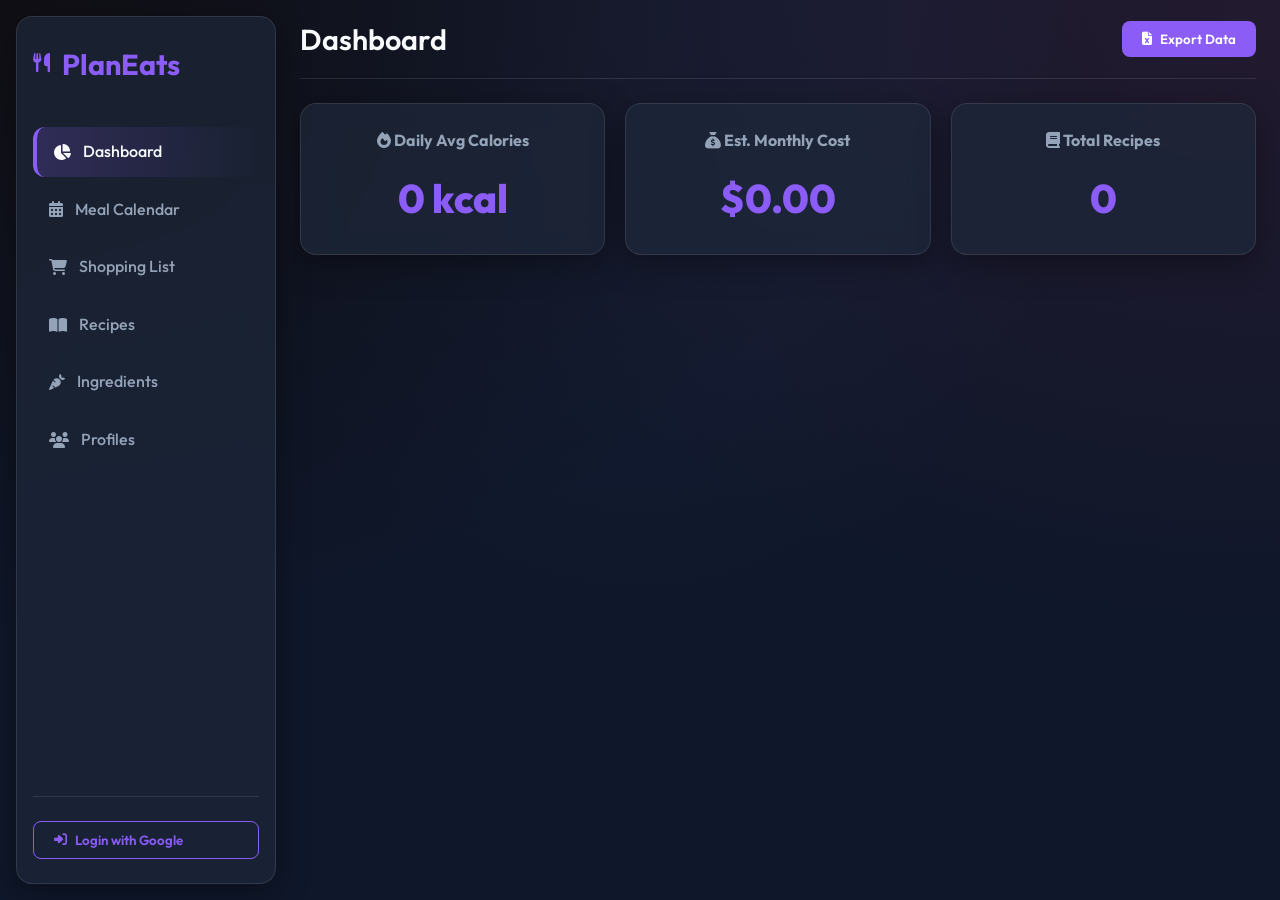
==== meal-planning/index.html @ 48b34ea5 "Meal Planner Firebase UI & Phoenix Budget Config Fix" ====
<!DOCTYPE html>
<html lang="en">
<head>
    <meta charset="UTF-8">
    <meta name="viewport" content="width=device-width, initial-scale=1.0">
    <title>PlanEats - Intelligent Meal Planning</title>
    <link href="https://fonts.googleapis.com/css2?family=Outfit:wght@300;400;600;800&display=swap" rel="stylesheet">
    <link rel="stylesheet" href="https://cdnjs.cloudflare.com/ajax/libs/font-awesome/6.4.0/css/all.min.css">
    <link rel="stylesheet" href="styles.css">
    <!-- SheetJS for Excel export -->
    <script src="https://cdn.sheetjs.com/xlsx-0.20.0/package/dist/xlsx.full.min.js"></script>
</head>
<body>
    <div class="app-container">
        <!-- Sidebar Navigation -->
        <nav class="sidebar glass-panel">
            <div class="brand">
                <i class="fa-solid fa-utensils"></i>
                <h1>PlanEats</h1>
            </div>
            <ul class="nav-links">
                <li class="active" data-view="dashboard"><i class="fa-solid fa-chart-pie"></i> Dashboard</li>
                <li data-view="calendar"><i class="fa-solid fa-calendar-days"></i> Meal Calendar</li>
                <li data-view="shopping-list"><i class="fa-solid fa-cart-shopping"></i> Shopping List</li>
                <li data-view="recipes"><i class="fa-solid fa-book-open"></i> Recipes</li>
                <li data-view="ingredients"><i class="fa-solid fa-carrot"></i> Ingredients</li>
                <li data-view="profiles"><i class="fa-solid fa-users"></i> Profiles</li>
            </ul>
            
            <div class="auth-section" id="authSection">
                <button id="loginBtn" class="btn outline-btn w-full"><i class="fa-solid fa-right-to-bracket"></i> Login with Google</button>
                <div id="userProfile" class="user-profile hidden">
                    <img id="userAvatar" src="" alt="Avatar">
                    <div class="user-info">
                        <span id="userName">User Name</span>
                        <button id="logoutBtn" class="btn-text">Logout</button>
                    </div>
                </div>
            </div>
        </nav>

        <!-- Main Content Area -->
        <main class="main-content">
            <!-- Header -->
            <header class="top-header">
                <h2>Dashboard</h2>
                <div class="actions">
                    <button id="exportBtn" class="btn primary-btn"><i class="fa-solid fa-file-excel"></i> Export Data</button>
                </div>
            </header>

            <!-- Views Container -->
            <div id="views-container">
                <!-- Dashboard View -->
                <div id="view-dashboard" class="view active-view">
                    <div class="stats-grid">
                        <div class="stat-card glass-panel">
                            <h3><i class="fa-solid fa-fire"></i> Daily Avg Calories</h3>
                            <p id="stat-calories">0 kcal</p>
                        </div>
                        <div class="stat-card glass-panel">
                            <h3><i class="fa-solid fa-sack-dollar"></i> Est. Monthly Cost</h3>
                            <p id="stat-cost">$0.00</p>
                        </div>
                        <div class="stat-card glass-panel">
                            <h3><i class="fa-solid fa-book"></i> Total Recipes</h3>
                            <p id="stat-recipes">0</p>
                        </div>
                    </div>
                </div>

                <!-- Calendar View -->
                <div id="view-calendar" class="view">
                    <div class="calendar-header">
                        <button id="prevMonth" class="btn icon-btn"><i class="fa-solid fa-chevron-left"></i></button>
                        <h3 id="currentMonthLabel">Month Year</h3>
                        <button id="nextMonth" class="btn icon-btn"><i class="fa-solid fa-chevron-right"></i></button>
                        <button id="generatePlanBtn" class="btn magic-btn"><i class="fa-solid fa-wand-magic-sparkles"></i> Auto Generate</button>
                    </div>
                    <div class="calendar-grid" id="calendarGrid">
                        <!-- Calendar days will be injected here -->
                    </div>
                </div>

                <!-- Shopping List View -->
                <div id="view-shopping-list" class="view">
                    <div class="glass-panel" style="padding: 20px; margin-bottom: 20px; display: flex; gap: 15px; align-items: flex-end;">
                        <div class="form-group" style="margin-bottom: 0;">
                            <label>Start Date</label>
                            <input type="date" id="shopStartDate">
                        </div>
                        <div class="form-group" style="margin-bottom: 0;">
                            <label>End Date</label>
                            <input type="date" id="shopEndDate">
                        </div>
                        <button id="generateShoppingListBtn" class="btn primary-btn"><i class="fa-solid fa-list-check"></i> Generate</button>
                        <button id="exportShoppingListBtn" class="btn magic-btn" style="display: none;"><i class="fa-solid fa-file-excel"></i> Export List</button>
                    </div>
                    
                    <div class="table-container glass-panel">
                        <table class="data-table">
                            <thead>
                                <tr>
                                    <th>Ingredient</th>
                                    <th>Total Quantity</th>
                                    <th>Est. Cost</th>
                                </tr>
                            </thead>
                            <tbody id="shoppingListBody">
                                <!-- Shopping list items injected here -->
                                <tr><td colspan="3" style="text-align: center; color: var(--text-secondary);">Select a date range and click Generate.</td></tr>
                            </tbody>
                        </table>
                        <div style="text-align: right; margin-top: 15px; font-weight: bold; font-size: 1.2rem; padding: 10px;">
                            Total Est. Cost: <span id="shoppingListTotalCost" style="color: var(--accent);">$0.00</span>
                        </div>
                    </div>
                </div>

                <!-- Recipes View -->
                <div id="view-recipes" class="view">
                    <div style="display:flex; gap: 10px; margin-bottom: 20px;">
                        <button class="btn primary-btn" id="addRecipeBtn"><i class="fa-solid fa-plus"></i> New Recipe</button>
                        <button class="btn magic-btn" id="pasteRecipeBtn"><i class="fa-solid fa-paste"></i> Paste from Text</button>
                    </div>
                    <div class="recipes-grid" id="recipesList">
                        <!-- Recipes will be injected here -->
                    </div>
                </div>

                <!-- Ingredients View -->
                <div id="view-ingredients" class="view">
                    <button class="btn primary-btn mb-4" id="addIngredientBtn"><i class="fa-solid fa-plus"></i> Add Ingredient</button>
                    <div class="table-container glass-panel">
                        <table class="data-table">
                            <thead>
                                <tr>
                                    <th>Name</th>
                                    <th>Unit</th>
                                    <th>Calories/Unit</th>
                                    <th>Cost/Unit</th>
                                    <th>Actions</th>
                                </tr>
                            </thead>
                            <tbody id="ingredientsList">
                                <!-- Ingredients will be injected here -->
                            </tbody>
                        </table>
                    </div>
                </div>

                <!-- Profiles View -->
                <div id="view-profiles" class="view">
                    <button class="btn primary-btn mb-4" id="addProfileBtn"><i class="fa-solid fa-plus"></i> Add Profile</button>
                    <div class="profiles-grid" id="profilesList">
                        <!-- Profiles injected here -->
                    </div>
                </div>
            </div>
        </main>
    </div>

    <!-- Modals (Hidden by default) -->
    <div id="modalOverlay" class="modal-overlay hidden">
        <div class="modal glass-panel" id="modalContainer">
            <!-- Modal Content injected by JS -->
        </div>
    </div>

    <!-- Firebase (Compat v10 for drop-in replacement) -->
    <script src="https://www.gstatic.com/firebasejs/10.7.1/firebase-app-compat.js"></script>
    <script src="https://www.gstatic.com/firebasejs/10.7.1/firebase-firestore-compat.js"></script>

    <script src="db.js"></script>
    <script src="app.js"></script>
</body>
</html>
---- meal-planning/styles.css ----
:root {
    --bg-dark: #0f172a;
    --bg-dark-elem: #1e293b;
    --accent: #8b5cf6;
    --accent-hover: #7c3aed;
    --text-primary: #f8fafc;
    --text-secondary: #94a3b8;
    --border-color: rgba(255, 255, 255, 0.1);
    --glass-bg: rgba(30, 41, 59, 0.7);
    --glass-shadow: 0 8px 32px 0 rgba(0, 0, 0, 0.37);
    --danger: #ef4444;
}

* {
    margin: 0;
    padding: 0;
    box-sizing: border-box;
}

body {
    font-family: 'Outfit', sans-serif;
    background-color: var(--bg-dark);
    color: var(--text-primary);
    line-height: 1.6;
    overflow-x: hidden;
    background-image: 
        radial-gradient(at 0% 0%, hsla(253,16%,7%,1) 0, transparent 50%), 
        radial-gradient(at 50% 0%, hsla(225,39%,30%,0.2) 0, transparent 50%), 
        radial-gradient(at 100% 0%, hsla(339,49%,30%,0.2) 0, transparent 50%);
    background-attachment: fixed;
}

.app-container {
    display: flex;
    height: 100vh;
}

.glass-panel {
    background: var(--glass-bg);
    backdrop-filter: blur(12px);
    -webkit-backdrop-filter: blur(12px);
    border: 1px solid var(--border-color);
    border-radius: 16px;
    box-shadow: var(--glass-shadow);
}

/* Sidebar */
.sidebar {
    width: 260px;
    margin: 16px;
    padding: 24px 16px;
    display: flex;
    flex-direction: column;
}

.brand {
    display: flex;
    align-items: center;
    gap: 12px;
    font-size: 1.2rem;
    margin-bottom: 40px;
    color: var(--accent);
}

.nav-links {
    list-style: none;
    display: flex;
    flex-direction: column;
    gap: 8px;
}

.nav-links li {
    padding: 12px 16px;
    border-radius: 12px;
    cursor: pointer;
    transition: all 0.3s ease;
    display: flex;
    align-items: center;
    gap: 12px;
    color: var(--text-secondary);
    font-weight: 500;
}

.nav-links li:hover, .nav-links li.active {
    background: rgba(139, 92, 246, 0.1);
    color: var(--text-primary);
}

.nav-links li.active {
    border-left: 4px solid var(--accent);
    background: linear-gradient(90deg, rgba(139,92,246,0.2) 0%, transparent 100%);
}

/* Main Content */
.main-content {
    flex: 1;
    padding: 16px 24px 16px 8px;
    display: flex;
    flex-direction: column;
    overflow-y: auto;
}

.top-header {
    display: flex;
    justify-content: space-between;
    align-items: center;
    margin-bottom: 24px;
    padding-bottom: 16px;
    border-bottom: 1px solid var(--border-color);
}

.top-header h2 {
    font-weight: 600;
    font-size: 1.8rem;
}

/* Base Buttons */
.btn {
    padding: 10px 20px;
    border-radius: 8px;
    border: none;
    font-family: 'Outfit', sans-serif;
    font-weight: 600;
    cursor: pointer;
    transition: all 0.3s ease;
    display: inline-flex;
    align-items: center;
    gap: 8px;
}

.primary-btn {
    background: var(--accent);
    color: white;
}

.primary-btn:hover {
    background: var(--accent-hover);
    transform: translateY(-2px);
}

.magic-btn {
    background: linear-gradient(135deg, #8b5cf6 0%, #d946ef 100%);
    color: white;
    border: none;
}

.magic-btn:hover {
    box-shadow: 0 0 15px rgba(217, 70, 239, 0.6);
    transform: scale(1.02);
}

.icon-btn {
    background: var(--bg-dark-elem);
    color: var(--text-primary);
    padding: 10px;
}

.icon-btn:hover {
    background: var(--accent);
}
.mb-4 { margin-bottom: 1rem; }

/* Views Container */
.view {
    display: none;
    animation: fadeIn 0.4s ease forwards;
}

.view.active-view {
    display: block;
}

@keyframes fadeIn {
    from { opacity: 0; transform: translateY(10px); }
    to { opacity: 1; transform: translateY(0); }
}

/* Stats Grid */
.stats-grid {
    display: grid;
    grid-template-columns: repeat(auto-fit, minmax(250px, 1fr));
    gap: 20px;
}

.stat-card {
    padding: 24px;
    text-align: center;
}

.stat-card h3 {
    font-size: 1rem;
    color: var(--text-secondary);
    margin-bottom: 12px;
}

.stat-card p {
    font-size: 2.5rem;
    font-weight: 800;
    color: var(--accent);
}

/* Modals */
.modal-overlay {
    position: fixed;
    top: 0; left: 0; width: 100%; height: 100%;
    background: rgba(0, 0, 0, 0.6);
    backdrop-filter: blur(4px);
    display: flex;
    align-items: center;
    justify-content: center;
    z-index: 1000;
    opacity: 1;
    transition: opacity 0.3s ease;
}

.modal-overlay.hidden {
    opacity: 0;
    pointer-events: none;
}

.modal {
    width: 100%;
    max-width: 500px;
    padding: 32px;
    max-height: 90vh;
    overflow-y: auto;
}

.modal h2 { margin-bottom: 20px; }
.form-group { margin-bottom: 16px; }
.form-group label { display: block; margin-bottom: 8px; color: var(--text-secondary); }
.form-group input, .form-group select {
    width: 100%;
    padding: 10px 14px;
    border-radius: 8px;
    border: 1px solid var(--border-color);
    background: rgba(15, 23, 42, 0.6);
    color: white;
    font-family: inherit;
}
.form-group input:focus {
    outline: none;
    border-color: var(--accent);
}

/* Grid & Tables */
.table-container { overflow-x: auto; padding: 16px; }
.data-table { width: 100%; border-collapse: collapse; }
.data-table th, .data-table td { padding: 12px; text-align: left; border-bottom: 1px solid var(--border-color); }
.data-table th { color: var(--text-secondary); font-weight: 500; }

.recipes-grid, .profiles-grid {
    display: grid;
    grid-template-columns: repeat(auto-fill, minmax(280px, 1fr));
    gap: 20px;
}

.recipe-card, .profile-card {
    padding: 20px;
    transition: transform 0.3s;
}
.recipe-card:hover { transform: translateY(-5px); }
.recipe-card h3 { margin-bottom: 8px; }
.recipe-tags { display: flex; gap: 8px; margin-bottom: 12px; flex-wrap: wrap; }
.tag { font-size: 0.8rem; padding: 4px 8px; border-radius: 4px; background: rgba(139, 92, 246, 0.2); color: #d8b4fe;}

.action-btn { background: transparent; border: none; color: var(--text-secondary); cursor: pointer; padding: 4px; }
.action-btn:hover { color: var(--danger); }

/* Calendar */
.calendar-header { display: flex; align-items: center; justify-content: space-between; margin-bottom: 20px; }
.calendar-grid {
    display: grid;
    grid-template-columns: repeat(7, 1fr);
    gap: 8px;
}
.cal-day-header { text-align: center; font-weight: 600; padding: 8px; color: var(--text-secondary); }
.cal-day {
    background: var(--glass-bg);
    border: 1px solid var(--border-color);
    border-radius: 8px;
    min-height: 120px;
    padding: 8px;
    display: flex;
    flex-direction: column;
}
.cal-date { font-weight: 600; margin-bottom: 8px; font-size: 0.9rem; }
.cal-meal {
    font-size: 0.8rem;
    padding: 4px;
    margin-bottom: 4px;
    border-radius: 4px;
    background: rgba(0,0,0,0.2);
    border-left: 3px solid var(--accent);
    white-space: nowrap;
    overflow: hidden;
    text-overflow: ellipsis;
}
.cal-meal.Breakfast { border-color: #f59e0b; }
.cal-meal.Lunch { border-color: #10b981; }
.cal-meal.Dinner { border-color: #8b5cf6; }

/* Auth Section */
.auth-section {
    margin-top: auto;
    padding-top: 24px;
    border-top: 1px solid var(--border-color);
}

.user-profile {
    display: flex;
    align-items: center;
    gap: 12px;
}

.user-profile img {
    width: 40px;
    height: 40px;
    border-radius: 50%;
    border: 2px solid var(--accent);
}

.user-info {
    display: flex;
    flex-direction: column;
}

#userName {
    font-size: 0.9rem;
    font-weight: 600;
}

.btn-text {
    background: none;
    border: none;
    color: var(--text-secondary);
    font-size: 0.8rem;
    cursor: pointer;
    text-align: left;
    padding: 0;
}

.btn-text:hover {
    color: var(--accent);
    text-decoration: underline;
}

.outline-btn {
    background: transparent;
    border: 1px solid var(--accent);
    color: var(--accent);
}

.outline-btn:hover {
    background: var(--accent);
    color: white;
}

.w-full { width: 100%; }
.hidden { display: none !important; }
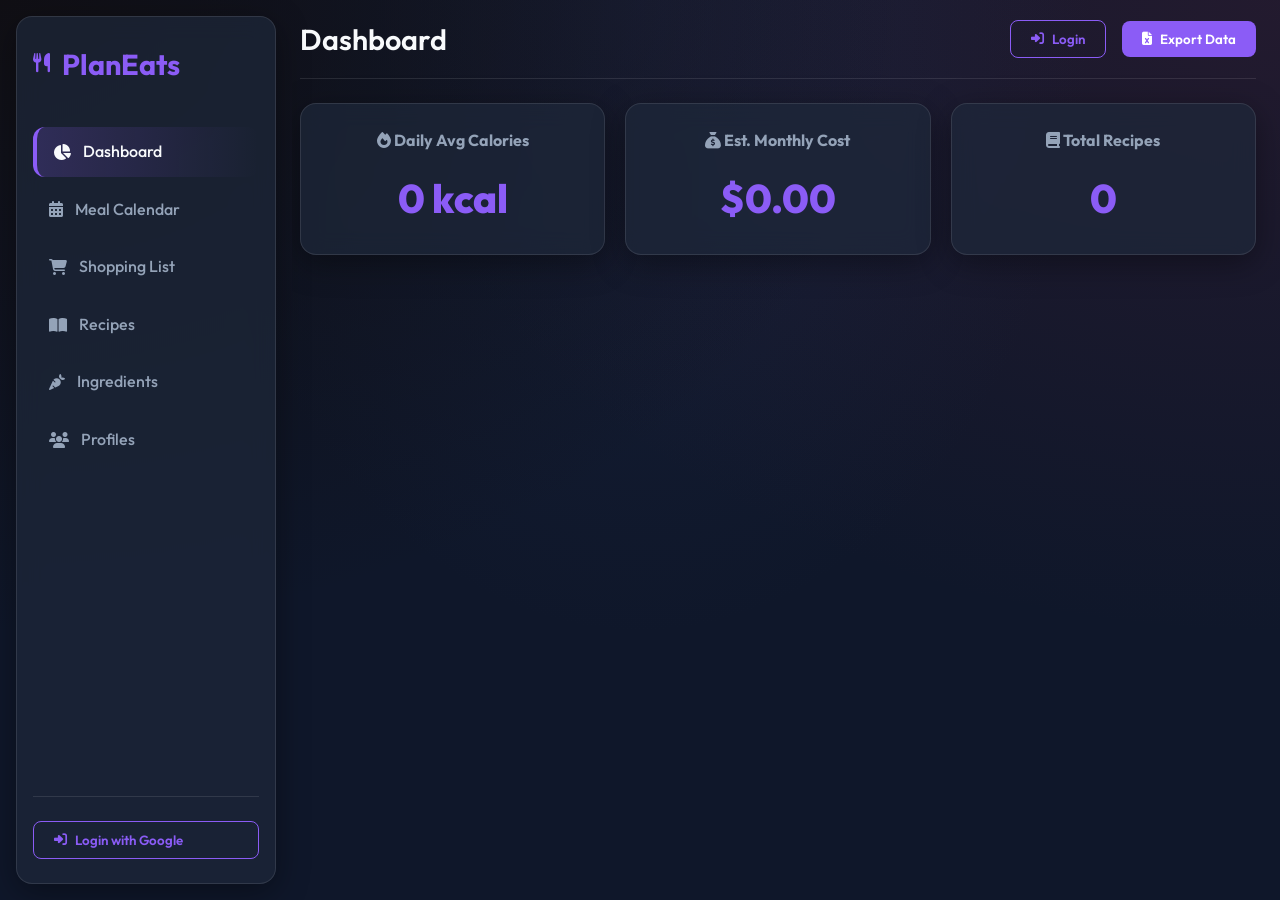
==== commit 2d81c80f: "Add redundant login button to Meal Planner header for better visibility" ====
--- a/meal-planning/index.html
+++ b/meal-planning/index.html
@@ -44,7 +44,13 @@
             <!-- Header -->
             <header class="top-header">
                 <h2>Dashboard</h2>
-                <div class="actions">
+                <div class="header-actions">
+                    <div id="headerAuth" class="header-auth">
+                        <button id="headerLoginBtn" class="btn outline-btn"><i class="fa-solid fa-right-to-bracket"></i> Login</button>
+                        <div id="headerUserProfile" class="user-profile hidden">
+                            <img id="headerUserAvatar" src="" alt="Avatar" class="avatar-sm">
+                        </div>
+                    </div>
                     <button id="exportBtn" class="btn primary-btn"><i class="fa-solid fa-file-excel"></i> Export Data</button>
                 </div>
             </header>
--- a/meal-planning/styles.css
+++ b/meal-planning/styles.css
@@ -359,3 +359,20 @@
 .w-full { width: 100%; }
 .hidden { display: none !important; }
 
+.header-actions {
+    display: flex;
+    align-items: center;
+    gap: 16px;
+}
+
+.avatar-sm {
+    width: 32px !important;
+    height: 32px !important;
+}
+
+.header-auth {
+    display: flex;
+    align-items: center;
+}
+
+
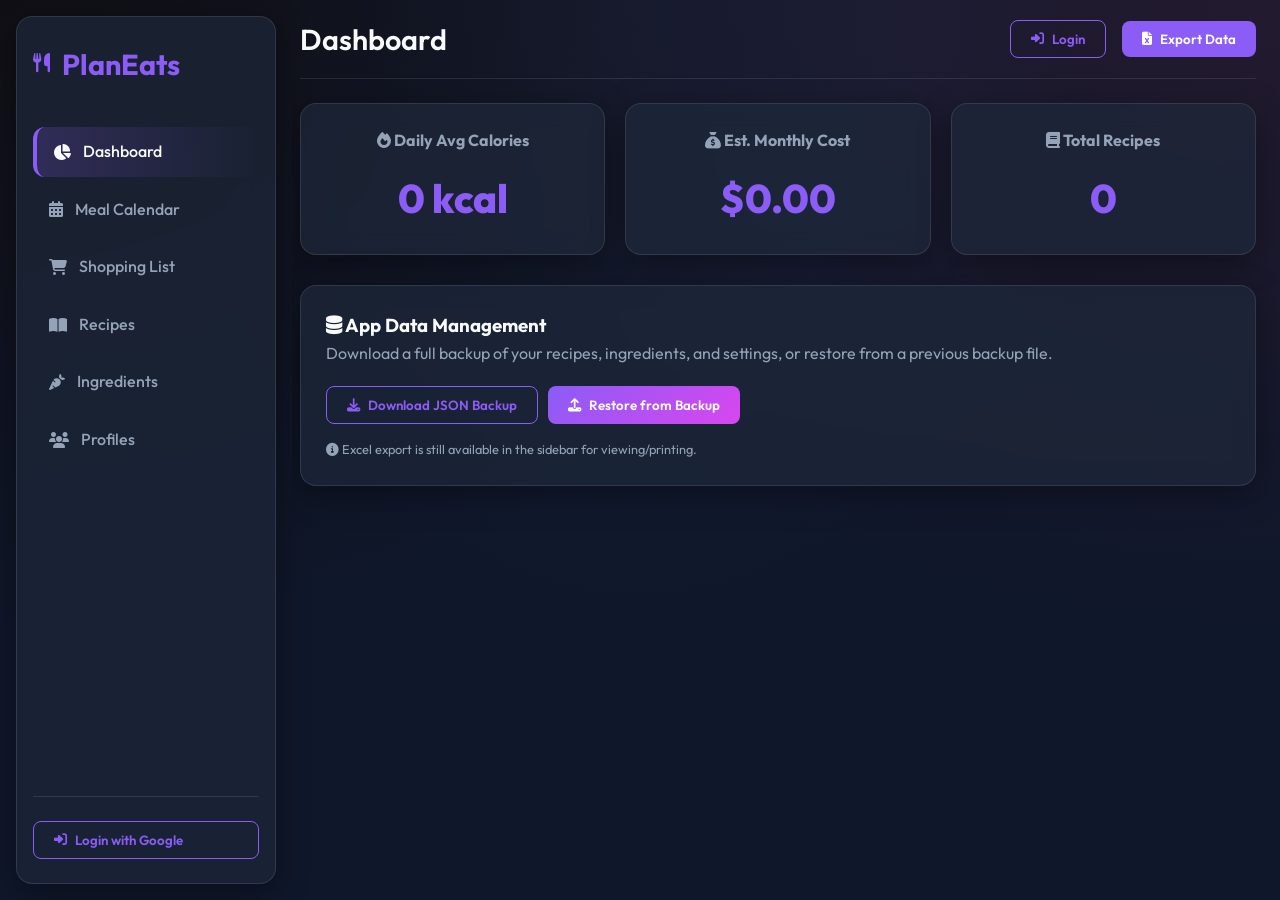
==== commit dcc8bf82: "Add Bulk JSON Backup and Restore functionality" ====
--- a/meal-planning/index.html
+++ b/meal-planning/index.html
@@ -9,6 +9,8 @@
     <link rel="stylesheet" href="styles.css">
     <!-- SheetJS for Excel export -->
     <script src="https://cdn.sheetjs.com/xlsx-0.20.0/package/dist/xlsx.full.min.js"></script>
+    <!-- Tesseract OCR -->
+    <script src='https://cdn.jsdelivr.net/npm/tesseract.js@5/dist/tesseract.min.js'></script>
 </head>
 <body>
     <div class="app-container">
@@ -73,6 +75,17 @@
                             <p id="stat-recipes">0</p>
                         </div>
                     </div>
+                    
+                    <div class="glass-panel" style="margin-top: 30px; padding: 25px;">
+                        <h3><i class="fa-solid fa-database"></i> App Data Management</h3>
+                        <p style="color: var(--text-secondary); margin-bottom: 20px;">Download a full backup of your recipes, ingredients, and settings, or restore from a previous backup file.</p>
+                        <div style="display: flex; gap: 10px;">
+                            <button class="btn outline-btn" id="backupJsonBtn"><i class="fa-solid fa-download"></i> Download JSON Backup</button>
+                            <button class="btn magic-btn" id="restoreJsonBtn"><i class="fa-solid fa-upload"></i> Restore from Backup</button>
+                            <input type="file" id="restoreFileInput" accept=".json" class="hidden">
+                        </div>
+                        <p style="margin-top: 15px; font-size: 0.8rem; color: var(--text-secondary);"><i class="fa-solid fa-circle-info"></i> Excel export is still available in the sidebar for viewing/printing.</p>
+                    </div>
                 </div>
 
                 <!-- Calendar View -->
@@ -125,9 +138,11 @@
 
                 <!-- Recipes View -->
                 <div id="view-recipes" class="view">
-                    <div style="display:flex; gap: 10px; margin-bottom: 20px;">
+                    <div style="display:flex; gap: 10px; margin-bottom: 20px; flex-wrap: wrap;">
                         <button class="btn primary-btn" id="addRecipeBtn"><i class="fa-solid fa-plus"></i> New Recipe</button>
                         <button class="btn magic-btn" id="pasteRecipeBtn"><i class="fa-solid fa-paste"></i> Paste from Text</button>
+                        <button class="btn outline-btn" id="importUrlBtn"><i class="fa-solid fa-globe"></i> Import from URL</button>
+                        <button class="btn outline-btn" id="importImageBtn"><i class="fa-solid fa-camera"></i> Import from Image</button>
                     </div>
                     <div class="recipes-grid" id="recipesList">
                         <!-- Recipes will be injected here -->
@@ -173,11 +188,10 @@
         </div>
     </div>
 
-    <!-- Firebase (Compat v10 for drop-in replacement) -->
-    <script src="https://www.gstatic.com/firebasejs/10.7.1/firebase-app-compat.js"></script>
-    <script src="https://www.gstatic.com/firebasejs/10.7.1/firebase-firestore-compat.js"></script>
+    <!-- Firebase (Modular v10) -->
+    <script type="module" src="db.js"></script>
+    <script type="module" src="app.js"></script>
 
-    <script src="db.js"></script>
-    <script src="app.js"></script>
+
 </body>
 </html>
--- a/meal-planning/styles.css
+++ b/meal-planning/styles.css
@@ -229,7 +229,7 @@
 .modal h2 { margin-bottom: 20px; }
 .form-group { margin-bottom: 16px; }
 .form-group label { display: block; margin-bottom: 8px; color: var(--text-secondary); }
-.form-group input, .form-group select {
+.form-control, .form-group input, .form-group select {
     width: 100%;
     padding: 10px 14px;
     border-radius: 8px;
@@ -238,10 +238,16 @@
     color: white;
     font-family: inherit;
 }
-.form-group input:focus {
+
+option {
+    color: #000 !important;
+    background-color: #fff !important;
+}
+.form-control:focus, .form-group input:focus {
     outline: none;
     border-color: var(--accent);
 }
+
 
 /* Grid & Tables */
 .table-container { overflow-x: auto; padding: 16px; }
@@ -359,6 +365,20 @@
 .w-full { width: 100%; }
 .hidden { display: none !important; }
 
+.sm-input {
+    padding: 4px 8px !important;
+    font-size: 0.85rem !important;
+    height: auto !important;
+    background: rgba(255,255,255,0.05) !important;
+    border: 1px solid var(--border-color) !important;
+    color: var(--text-primary) !important;
+}
+
+.sm-input:focus {
+    background: rgba(255,255,255,0.1) !important;
+    border-color: var(--accent) !important;
+}
+
 .header-actions {
     display: flex;
     align-items: center;
@@ -376,3 +396,33 @@
 }
 
 
+
+.category-toggle-container {
+    display: flex;
+    gap: 10px;
+    flex-wrap: wrap;
+    margin-top: 5px;
+}
+
+.category-btn {
+    padding: 8px 16px;
+    border: 1px solid var(--border-color);
+    background: rgba(255,255,255,0.05);
+    color: var(--text-secondary);
+    border-radius: 20px;
+    cursor: pointer;
+    transition: all 0.2s ease;
+    font-size: 0.9rem;
+}
+
+.category-btn:hover {
+    background: rgba(255,255,255,0.1);
+    border-color: var(--accent);
+}
+
+.category-btn.active {
+    background: var(--accent);
+    color: #fff;
+    border-color: var(--accent);
+    box-shadow: 0 0 10px rgba(100, 108, 255, 0.3);
+}
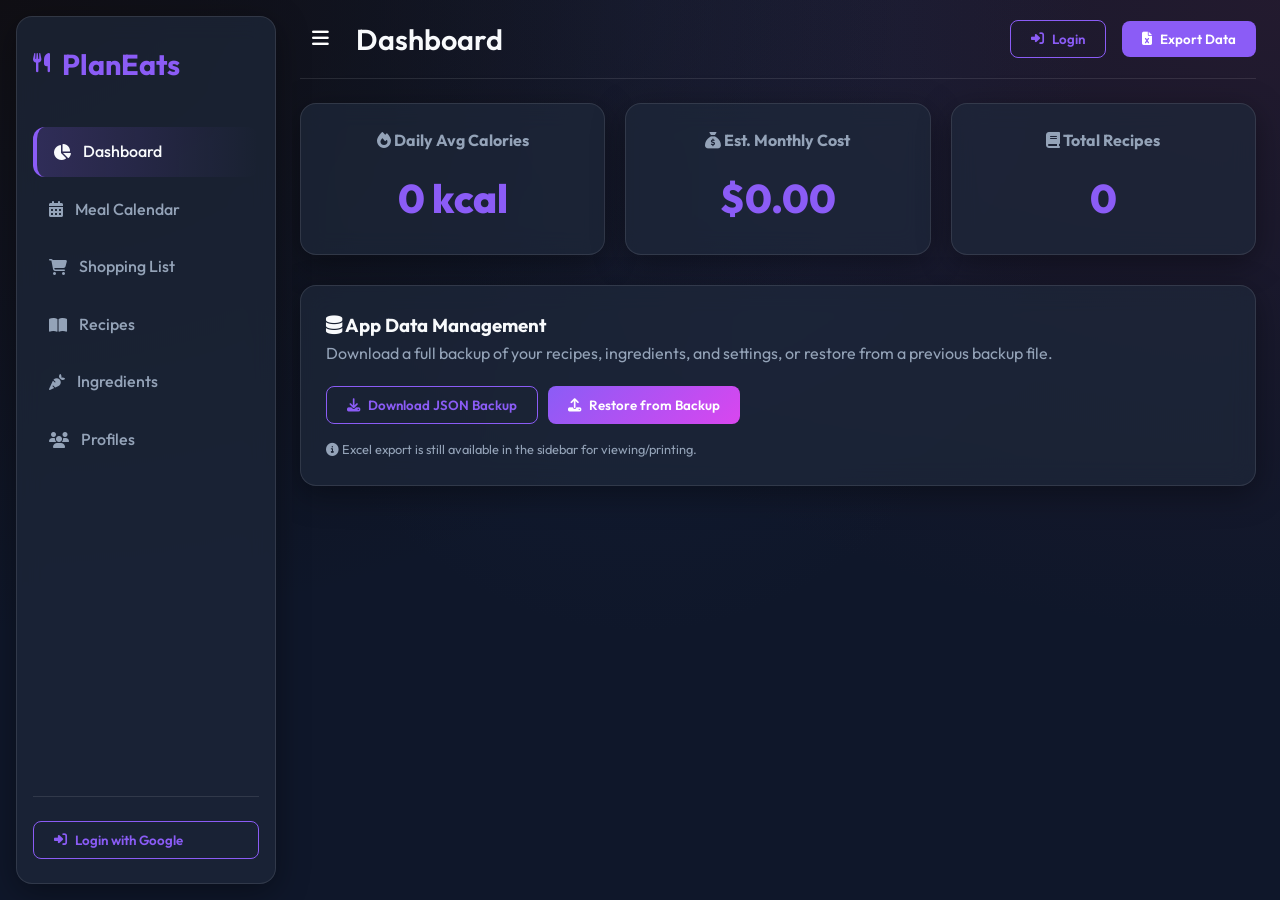
==== commit 929e1b03: "Implement hideable sidebar for mobile devices" ====
--- a/meal-planning/index.html
+++ b/meal-planning/index.html
@@ -40,12 +40,16 @@
                 </div>
             </div>
         </nav>
+        <div id="sidebarOverlay" class="sidebar-overlay hidden"></div>
 
         <!-- Main Content Area -->
         <main class="main-content">
             <!-- Header -->
             <header class="top-header">
-                <h2>Dashboard</h2>
+                <div style="display:flex; align-items:center; gap:15px;">
+                    <button id="menuToggle" class="btn icon-btn" style="padding: 8px 12px; background: transparent; border: none; font-size: 1.2rem; color: white;"><i class="fa-solid fa-bars"></i></button>
+                    <h2 id="viewTitle">Dashboard</h2>
+                </div>
                 <div class="header-actions">
                     <div id="headerAuth" class="header-auth">
                         <button id="headerLoginBtn" class="btn outline-btn"><i class="fa-solid fa-right-to-bracket"></i> Login</button>
--- a/meal-planning/styles.css
+++ b/meal-planning/styles.css
@@ -91,6 +91,43 @@
     background: linear-gradient(90deg, rgba(139,92,246,0.2) 0%, transparent 100%);
 }
 
+/*@media (max-width: 1024px) {
+@media (max-width: 1024px) {
+    .sidebar {
+        position: fixed;
+        left: -280px;
+        top: 0;
+        bottom: 0;
+        z-index: 2000;
+        transition: left 0.3s ease;
+        background: var(--bg-dark-elem);
+        box-shadow: 10px 0 30px rgba(0,0,0,0.5);
+    }
+
+    .sidebar.active {
+        left: 0;
+    }
+
+    .sidebar-overlay {
+        position: fixed;
+        top: 0; left: 0; width: 100%; height: 100%;
+        background: rgba(0,0,0,0.5);
+        backdrop-filter: blur(4px);
+        z-index: 1999;
+    }
+
+    .main-content {
+        margin-left: 0;
+        padding: 20px;
+    }
+}
+
+@media (min-width: 1025px) {
+    #menuToggle {
+        display: none !important;
+    }
+}
+
 /* Main Content */
 .main-content {
     flex: 1;
